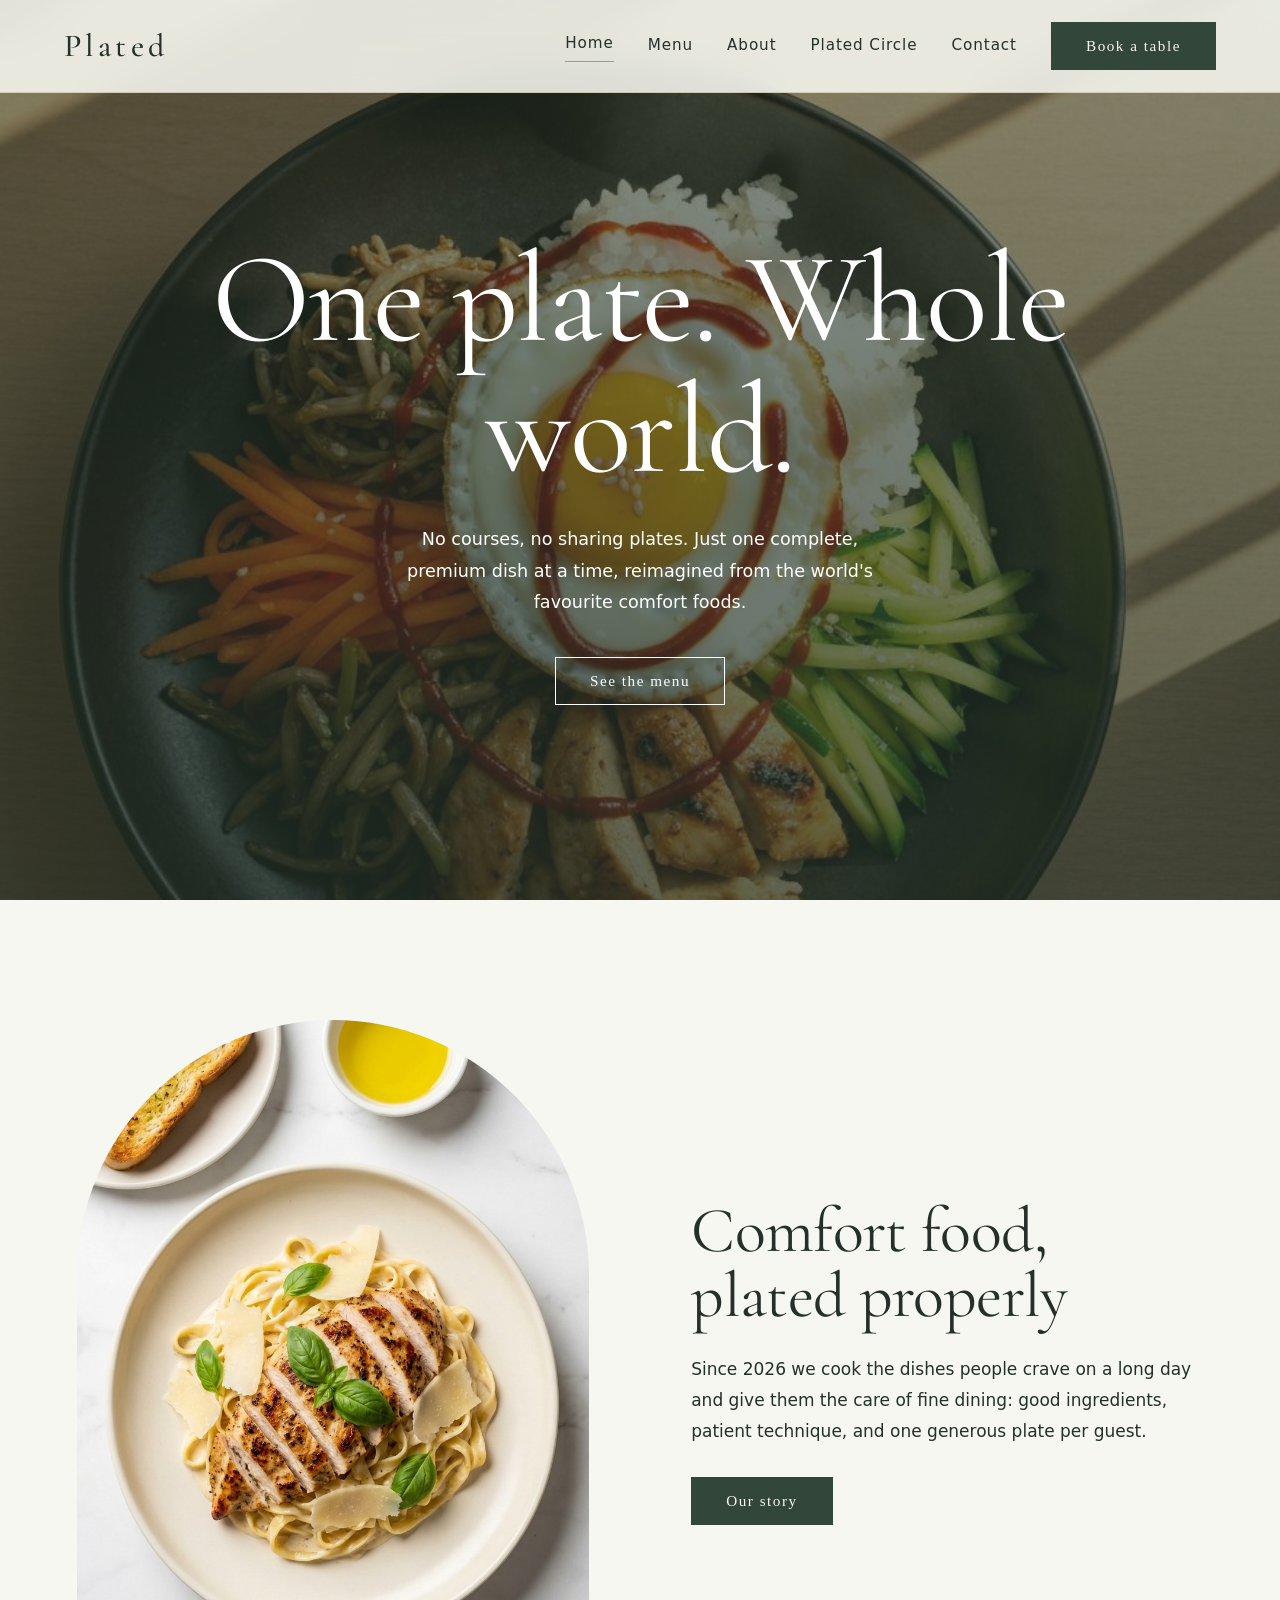
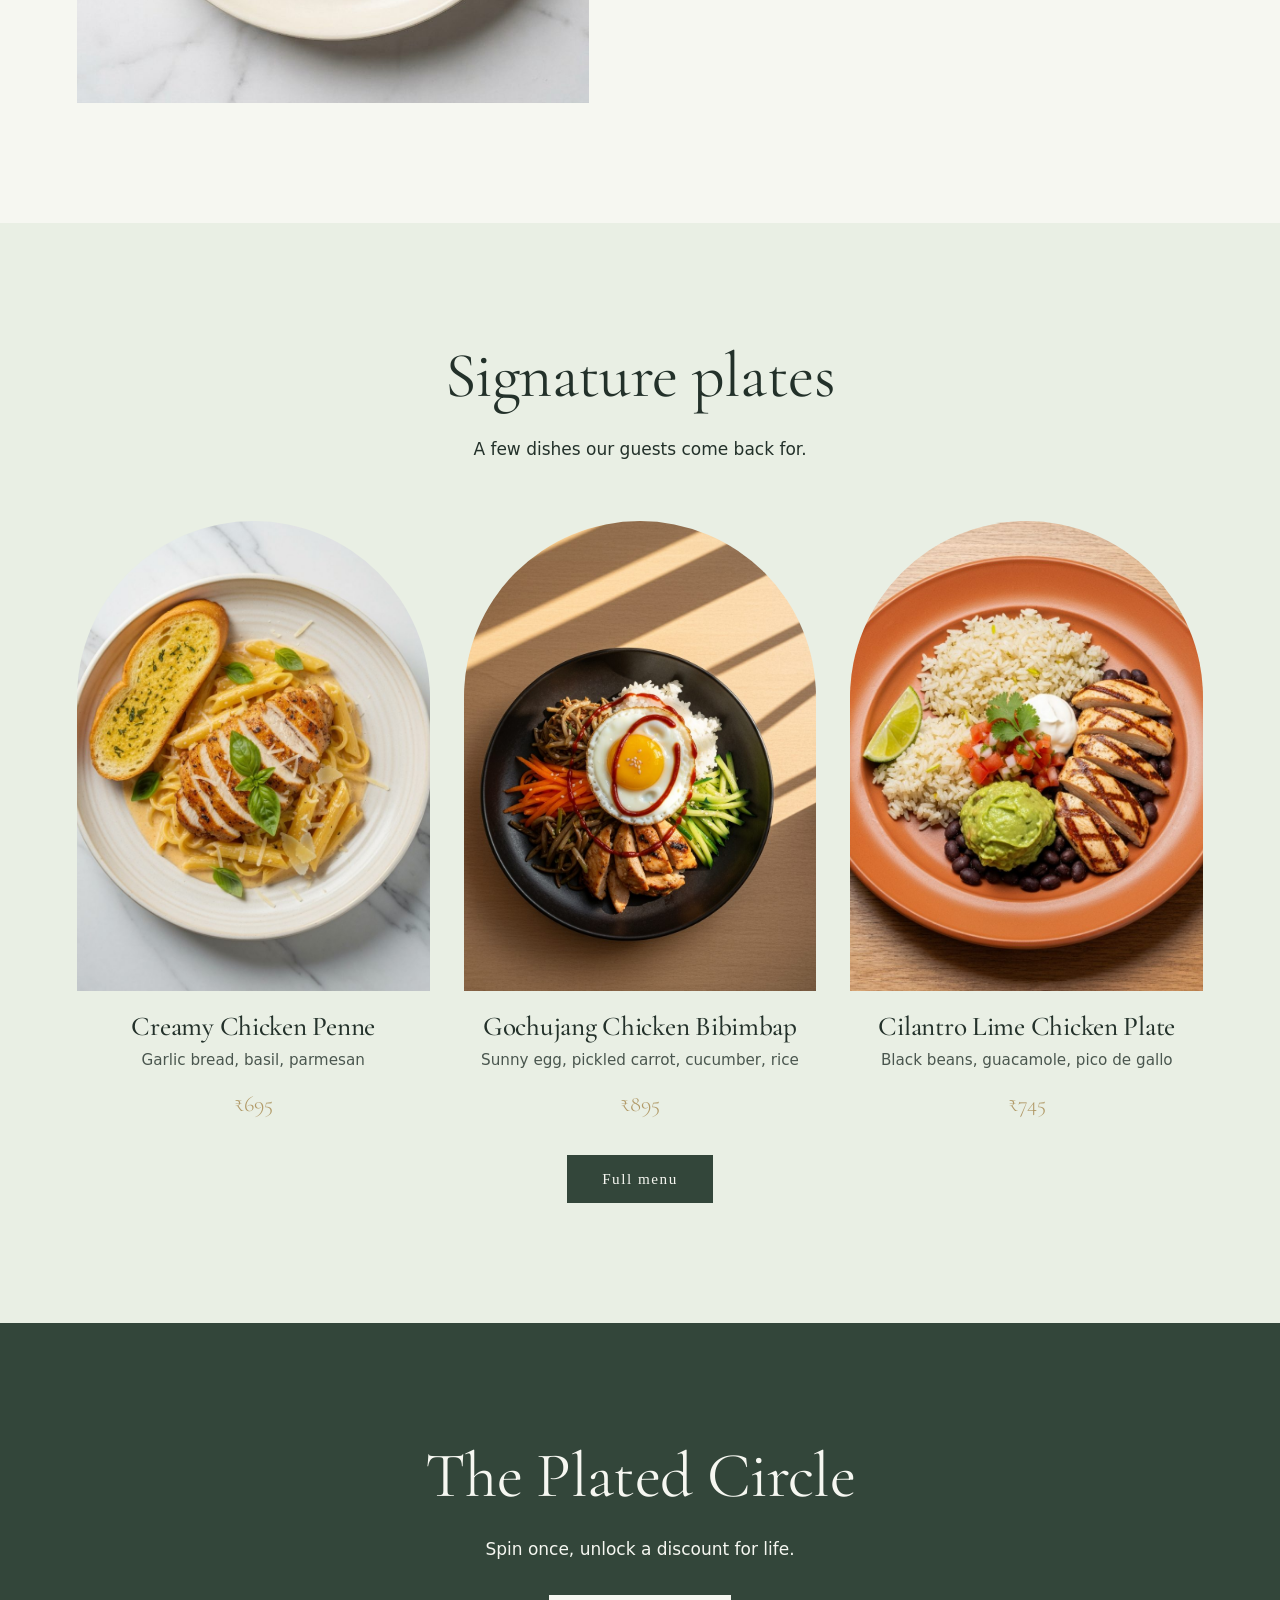
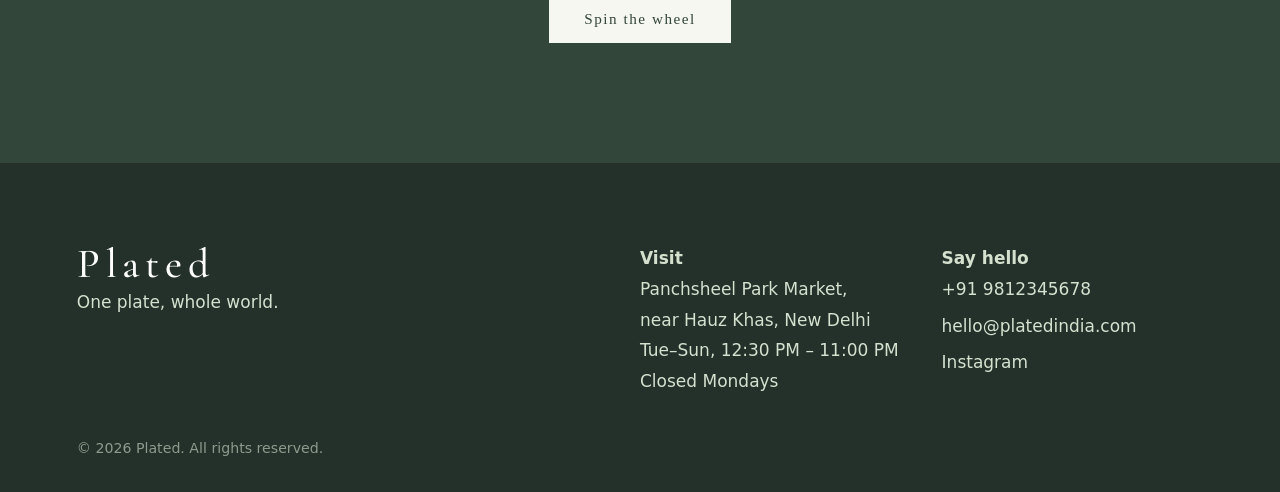
==== index.html @ d00e71d6 "Add files via upload" ====
<!DOCTYPE html><html lang="en"><head><meta charset="utf-8"><meta name="viewport" content="width=device-width,initial-scale=1">
<title>Home | Plated</title><meta name="description" content="Plated: one complete, premium dish at a time, reimagined from the world's favourite comfort foods. New Delhi.">
<link rel="preconnect" href="https://fonts.googleapis.com"><link rel="preconnect" href="https://fonts.gstatic.com" crossorigin>
<link href="https://fonts.googleapis.com/css2?family=Cormorant+Garamond:ital,wght@0,400;0,500;0,600;1,400family=Bricolage+Grotesque:wght@600;700&family=Figtree:wght@400;500;600family=Jost:wght@300;400;500&display=swap" rel="stylesheet">
<link rel="stylesheet" href="style.css"></head><body>
<header><a class="logo" href="index.html">Plated</a><button id="burger" aria-label="Menu">☰</button><nav>
<a href="index.html" class=on>Home</a><a href="menu.html">Menu</a><a href="about.html">About</a><a href="circle.html">Plated Circle</a><a href="contact.html">Contact</a><a class="btn" href="contact.html#reserve">Book a table</a></nav></header>
<main><div class="hero"><video autoplay muted loop playsinline poster="bibimbap.jpg"><source src="hero.mp4" type="video/mp4"></video>
<div><h1>One plate. Whole world.</h1><p>No courses, no sharing plates. Just one complete, premium dish at a time, reimagined from the world's favourite comfort foods.</p><a class="btn light" href="menu.html">See the menu</a></div></div>
<section><div class="split"><img src="alfredo.jpg" alt="Chicken fettuccine alfredo with basil" loading="lazy"><div><h2>Comfort food, plated properly</h2><p>Since 2026 we cook the dishes people crave on a long day and give them the care of fine dining: good ingredients, patient technique, and one generous plate per guest.</p><br><a class="btn" href="about.html">Our story</a></div></div></section>
<section class="alt center"><h2>Signature plates</h2><p>A few dishes our guests come back for.</p><div class="grid" id="signature"></div><br><a class="btn" href="menu.html">Full menu</a></section>
<section class="circle"><h2>The Plated Circle</h2><p>Spin once, unlock a discount for life.</p><br><a class="btn" href="circle.html">Spin the wheel</a></section></main><footer><div><span class="logo">Plated</span><p>One plate, whole world.</p></div>
<div><b>Visit</b><p>Panchsheel Park Market,<br>near Hauz Khas, New Delhi<br>Tue–Sun, 12:30 PM – 11:00 PM<br>Closed Mondays</p></div>
<div><b>Say hello</b><a href="tel:+919812345678">+91 9812345678</a><a href="mailto:hello@platedindia.com">hello@platedindia.com</a><a href="https://www.instagram.com/platedpanchsheel">Instagram</a></div>
<small>© 2026 Plated. All rights reserved.</small></footer><script src="script.js"></script></body></html>
---- style.css ----
:root{--ink:#23312a;--forest:#33463a;--sage:#a9bca4;--pastel:#d5e0cf;--mist:#e9efe4;--ivory:#f6f7f1;--gold:#b19a68}
*{box-sizing:border-box;margin:0}html{scroll-behavior:smooth}
body{font:300 17px/1.8 'Jost',system-ui,sans-serif;color:var(--ink);background:var(--ivory)}
h1,h2,h3,.logo{font-family:'Cormorant Garamond',Georgia,serif;font-weight:500;letter-spacing:-.01em;line-height:1.02}
img,video{display:block;max-width:100%}a{color:inherit}
:focus-visible{outline:2px solid var(--gold);outline-offset:4px}
header{position:fixed;inset:0 0 auto;z-index:10;display:flex;justify-content:space-between;align-items:center;padding:22px 5vw;background:rgba(246,247,241,.88);backdrop-filter:blur(16px);border-bottom:1px solid rgba(177,154,104,.35)}
.logo{font-size:2rem;text-decoration:none;letter-spacing:.14em}
nav{display:flex;gap:34px;align-items:center}nav a{text-decoration:none;font-size:.95rem;letter-spacing:.06em}nav a.on{border-bottom:1px solid var(--gold);padding-bottom:3px}
.btn{display:inline-block;background:var(--forest);color:var(--ivory)!important;padding:14px 34px;border:1px solid var(--forest);text-decoration:none;font:400 .95rem 'Jost';letter-spacing:.1em;cursor:pointer;transition:background .3s,color .3s}
.btn:hover{background:transparent;color:var(--forest)!important}.btn.light{background:transparent;border-color:#fff;color:#fff!important}.btn.light:hover{background:#fff;color:var(--forest)!important}
#burger{display:none;background:none;border:0;font-size:1.6rem;cursor:pointer}
.hero{position:relative;min-height:100svh;display:grid;place-items:center;text-align:center;padding:120px 6vw 80px;color:#fff;background:#33463a;overflow:hidden}
.hero video,.hero>img{position:absolute;inset:0;width:100%;height:100%;object-fit:cover}
.hero:after{content:"";position:absolute;inset:0;background:linear-gradient(rgba(36,52,42,.55),rgba(36,52,42,.72))}
.hero>div{position:relative;z-index:1;animation:fade 1.6s ease both}
@keyframes fade{from{opacity:0;transform:translateY(24px)}}
.hero h1{font-size:clamp(3.6rem,10vw,8.5rem);font-weight:400;margin-bottom:28px}
.hero p{max-width:44ch;margin:0 auto 38px;font-size:1.1rem}
.page-top{padding:170px 5vw 70px;background:var(--pastel);text-align:center}.page-top h1{font-size:clamp(3.2rem,8vw,6.5rem);font-weight:400}.page-top p{max-width:50ch;margin:20px auto 0}
section{padding:120px 6vw}.alt{background:var(--mist)}
h2{font-size:clamp(2.4rem,5vw,4.2rem);font-weight:400;margin-bottom:26px}
.split{display:grid;grid-template-columns:1fr 1fr;gap:8vw;align-items:center;max-width:1200px;margin:auto}
.split img{width:100%;aspect-ratio:3/4;object-fit:cover;border-radius:999px 999px 0 0}
.center{text-align:center}
.grid{display:grid;grid-template-columns:repeat(auto-fill,minmax(260px,1fr));gap:48px 34px;margin:56px auto 0;max-width:1200px}
.dish{text-align:center}.dish img{width:100%;aspect-ratio:3/4;object-fit:cover;border-radius:999px 999px 0 0;margin-bottom:22px}
.dish h3{font-size:1.7rem;margin-bottom:6px}.dish p{font-size:.95rem;opacity:.8}.price{display:block;margin-top:10px;color:var(--gold);font-family:'Cormorant Garamond';font-size:1.4rem}
.tabs{display:flex;justify-content:center;gap:34px;margin-bottom:50px}.tabs button{border:0;border-bottom:1px solid transparent;background:none;font:400 1.05rem 'Jost';letter-spacing:.08em;padding:6px 2px;cursor:pointer;color:var(--ink)}
.tabs button.on{border-color:var(--gold)}
#menu-list{max-width:900px;margin:auto}#menu-list .grid{max-width:1200px}
.row{display:flex;justify-content:space-between;gap:24px;padding:26px 0;border-bottom:1px solid var(--sage)}
.row h3{font-size:1.7rem;margin-bottom:2px}.row p{font-size:.95rem;opacity:.8}.row b{font:500 1.5rem 'Cormorant Garamond';color:var(--gold);white-space:nowrap}
.circle{background:var(--forest);color:var(--ivory);text-align:center}.circle .btn{background:var(--ivory);border-color:var(--ivory);color:var(--forest)!important}.circle .btn:hover{background:transparent;color:var(--ivory)!important}
.wheelbox{position:relative;width:min(80vw,380px);margin:56px auto 50px}
.wheelbox:before{content:"";position:absolute;top:-16px;left:50%;margin-left:-12px;border:12px solid transparent;border-top:24px solid var(--gold);z-index:2}
#wheel{position:relative;aspect-ratio:1;border-radius:50%;border:2px solid var(--gold);box-shadow:0 0 0 10px rgba(177,154,104,.2);transition:transform 5s cubic-bezier(.12,.7,.1,1);background:conic-gradient(#a9bca4 0 60deg,#e9efe4 0 120deg,#d5e0cf 0 180deg,#f6f7f1 0 240deg,#a9bca4 0 300deg,#e9efe4 0 360deg)}
#wheel span{position:absolute;inset:0;display:flex;justify-content:center;padding-top:13%;font:600 1.3rem 'Cormorant Garamond';color:var(--ink)}
#result{max-width:440px;margin:44px auto 0;background:var(--ivory);color:var(--ink);padding:36px;border:1px solid var(--gold)}
#result strong{display:block;font:500 3.2rem 'Cormorant Garamond';margin:6px 0}
.perks{display:grid;grid-template-columns:repeat(auto-fit,minmax(220px,1fr));gap:50px;margin:56px auto 0;max-width:1100px;text-align:center}.perks div{padding-top:22px;border-top:1px solid var(--gold)}.perks h3{font-size:1.7rem;margin-bottom:8px}
form{display:grid;gap:16px}input,textarea,select{font:inherit;padding:14px 4px;border:0;border-bottom:1px solid var(--sage);background:transparent;width:100%;border-radius:0}
.info p{margin-bottom:30px}.info b{display:block;font:500 1.6rem 'Cormorant Garamond'}
footer{background:var(--ink);color:var(--pastel);padding:80px 6vw 30px;display:grid;grid-template-columns:2fr 1fr 1fr;gap:40px}
footer .logo{color:#fff;font-size:2.6rem}footer a{display:block;text-decoration:none;margin-bottom:6px}footer small{grid-column:1/-1;opacity:.6}
@media(max-width:800px){#burger{display:block}nav{display:none;position:absolute;top:100%;left:0;right:0;flex-direction:column;padding:28px;background:var(--ivory)}nav.open{display:flex}.split,footer{grid-template-columns:1fr}section{padding:80px 6vw}.split{gap:40px}}
@media(prefers-reduced-motion:reduce){*{animation:none!important;transition:none!important}}
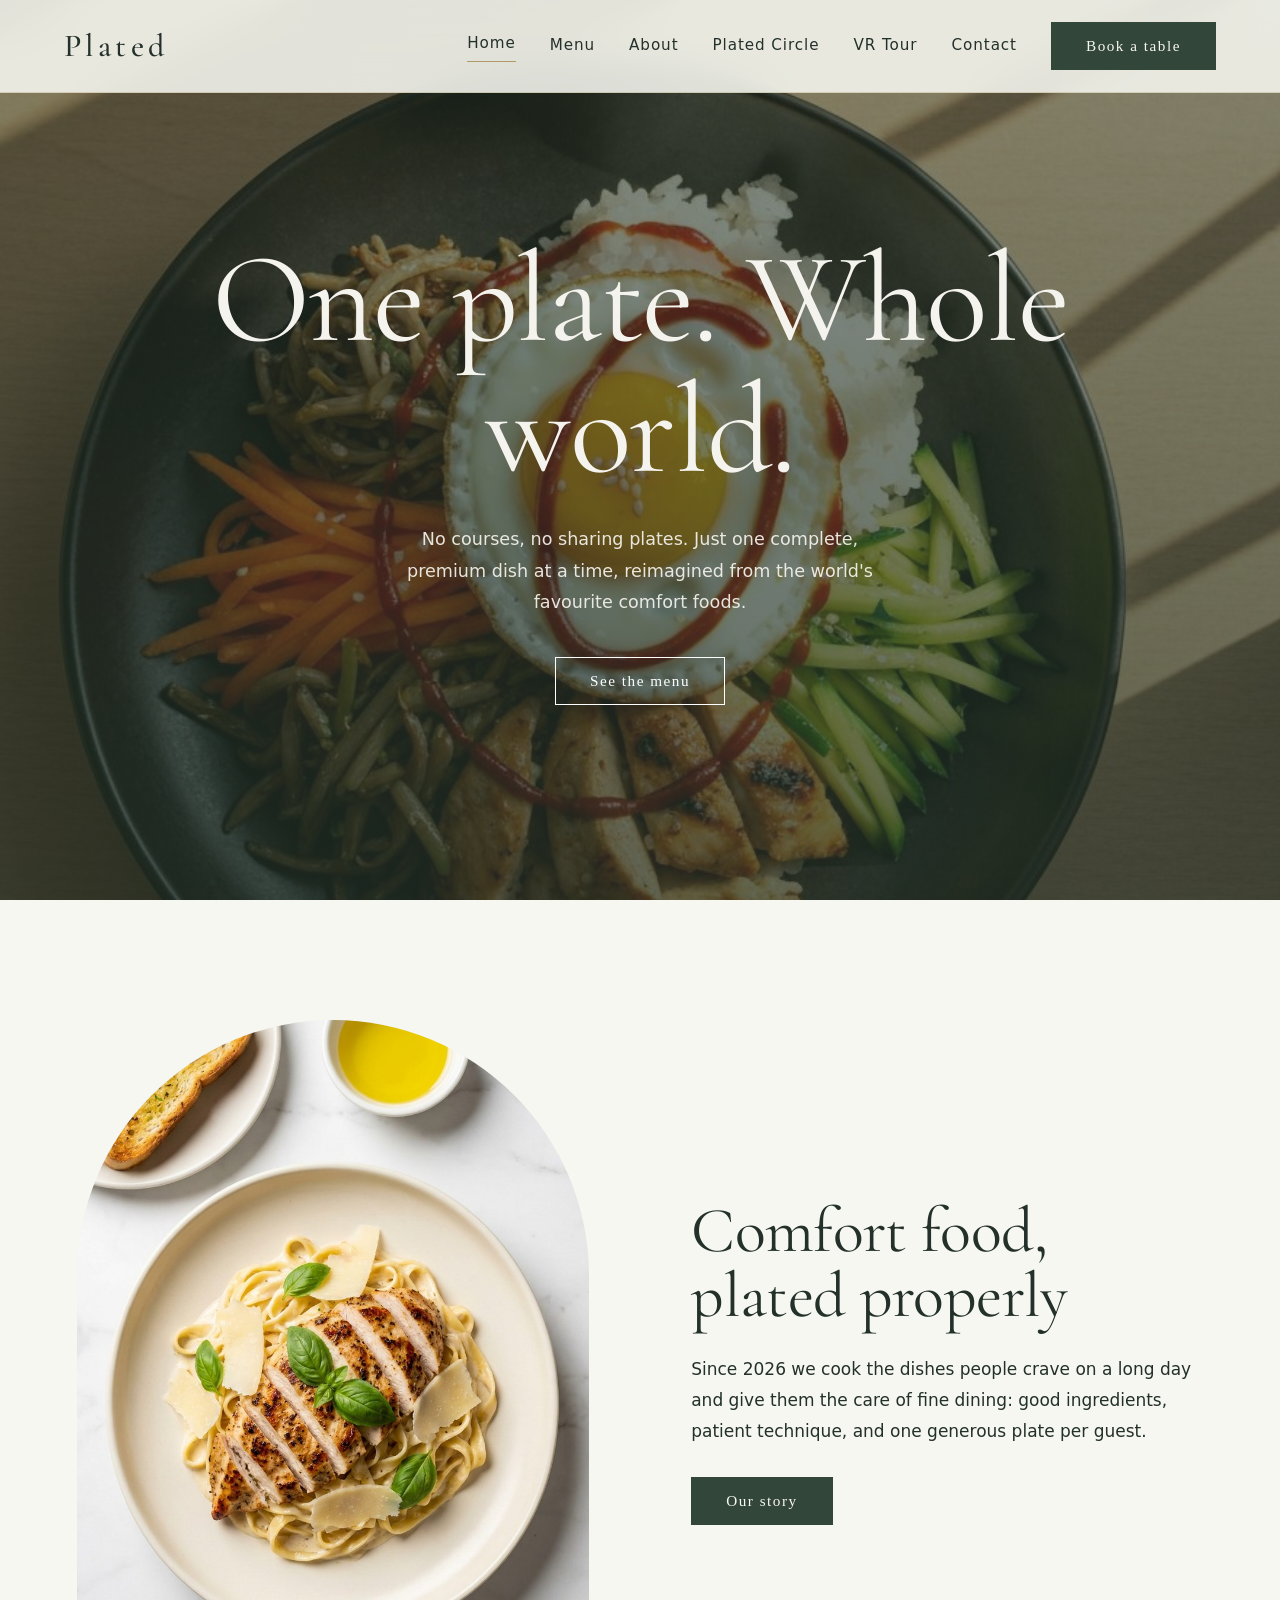
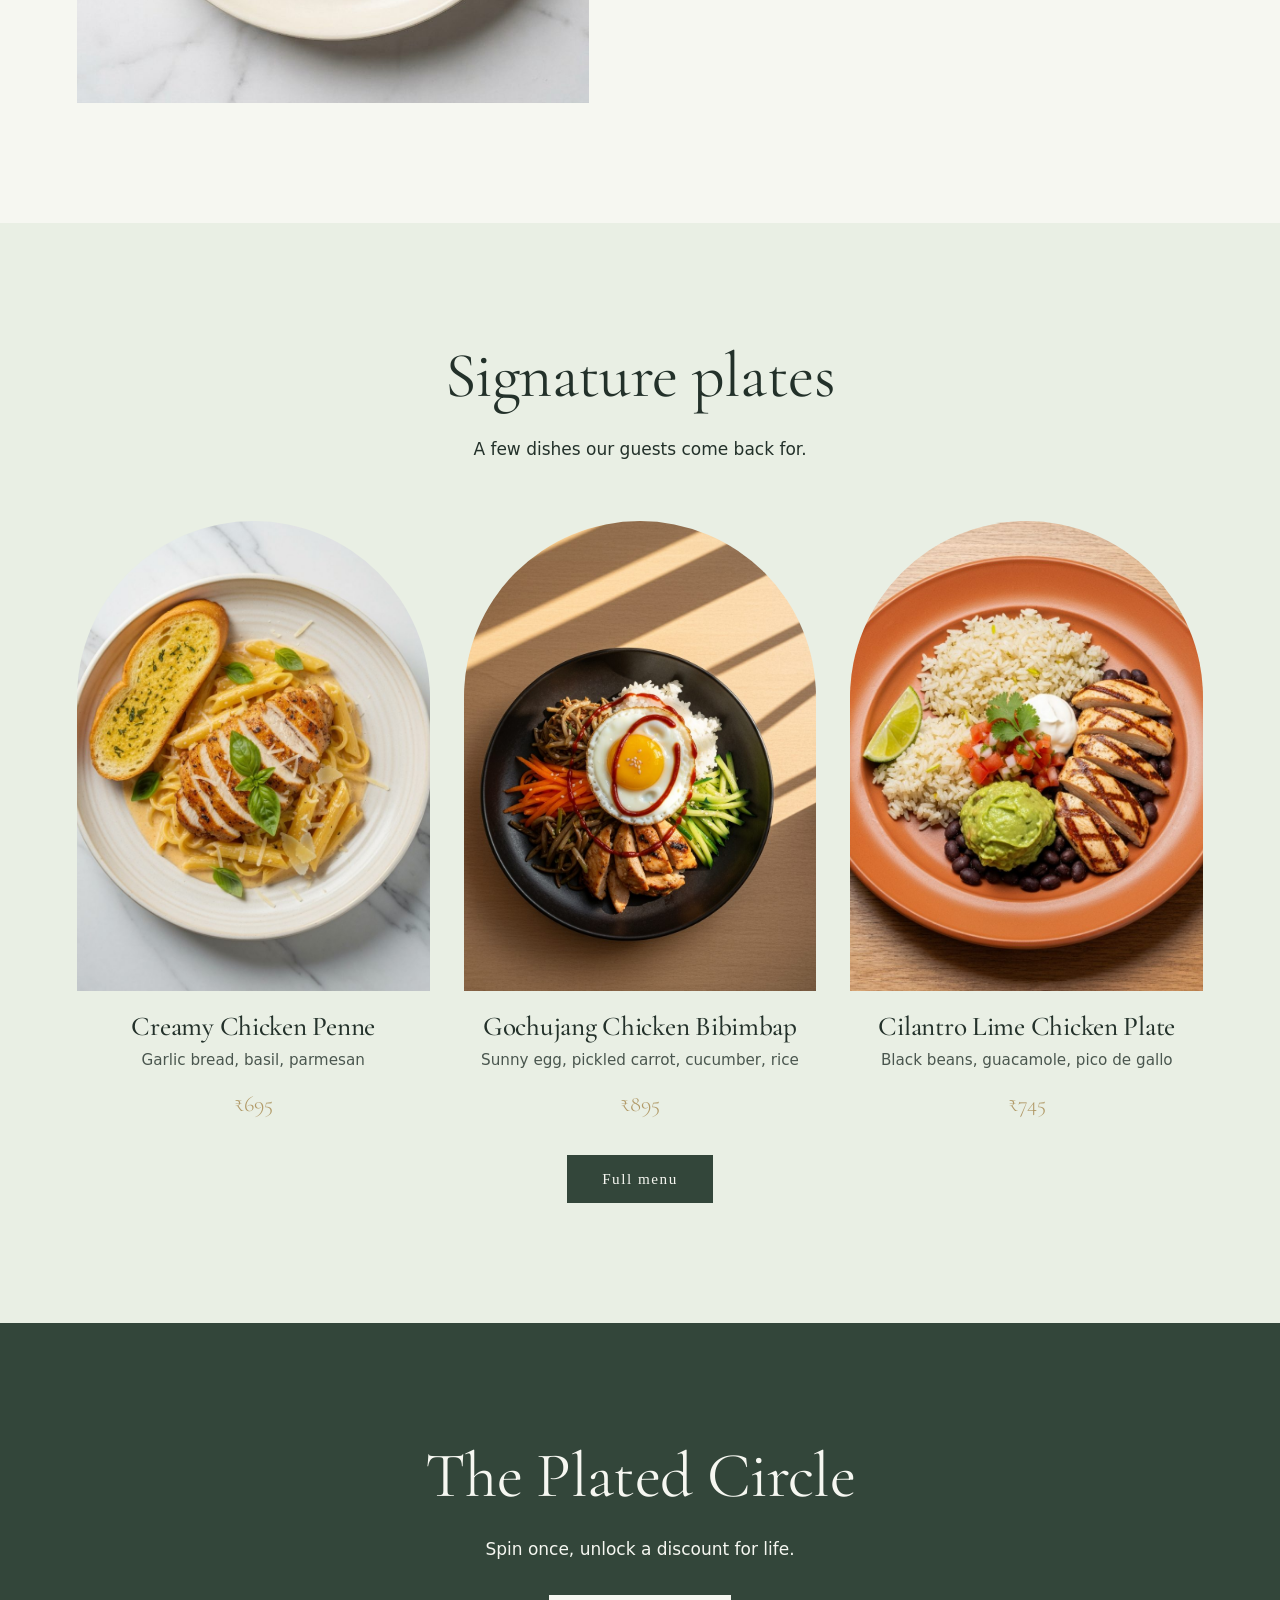
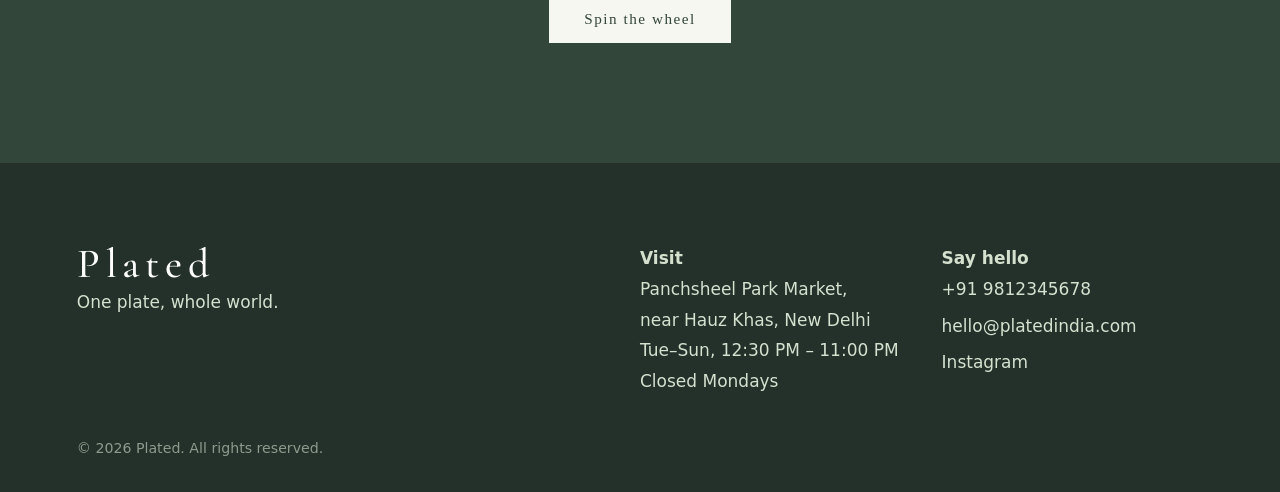
==== commit aae1424a: "Update index.html" ====
--- a/index.html
+++ b/index.html
@@ -4,7 +4,7 @@
 <link href="https://fonts.googleapis.com/css2?family=Cormorant+Garamond:ital,wght@0,400;0,500;0,600;1,400family=Bricolage+Grotesque:wght@600;700&family=Figtree:wght@400;500;600family=Jost:wght@300;400;500&display=swap" rel="stylesheet">
 <link rel="stylesheet" href="style.css"></head><body>
 <header><a class="logo" href="index.html">Plated</a><button id="burger" aria-label="Menu">☰</button><nav>
-<a href="index.html" class=on>Home</a><a href="menu.html">Menu</a><a href="about.html">About</a><a href="circle.html">Plated Circle</a><a href="contact.html">Contact</a><a class="btn" href="contact.html#reserve">Book a table</a></nav></header>
+<a href="index.html" class=on>Home</a><a href="menu.html">Menu</a><a href="about.html">About</a><a href="circle.html">Plated Circle</a><a href="vr.html">VR Tour</a><a href="contact.html">Contact</a><a class="btn" href="contact.html#reserve">Book a table</a></nav></header>
 <main><div class="hero"><video autoplay muted loop playsinline poster="bibimbap.jpg"><source src="hero.mp4" type="video/mp4"></video>
 <div><h1>One plate. Whole world.</h1><p>No courses, no sharing plates. Just one complete, premium dish at a time, reimagined from the world's favourite comfort foods.</p><a class="btn light" href="menu.html">See the menu</a></div></div>
 <section><div class="split"><img src="alfredo.jpg" alt="Chicken fettuccine alfredo with basil" loading="lazy"><div><h2>Comfort food, plated properly</h2><p>Since 2026 we cook the dishes people crave on a long day and give them the care of fine dining: good ingredients, patient technique, and one generous plate per guest.</p><br><a class="btn" href="about.html">Our story</a></div></div></section>
@@ -12,4 +12,4 @@
 <section class="circle"><h2>The Plated Circle</h2><p>Spin once, unlock a discount for life.</p><br><a class="btn" href="circle.html">Spin the wheel</a></section></main><footer><div><span class="logo">Plated</span><p>One plate, whole world.</p></div>
 <div><b>Visit</b><p>Panchsheel Park Market,<br>near Hauz Khas, New Delhi<br>Tue–Sun, 12:30 PM – 11:00 PM<br>Closed Mondays</p></div>
 <div><b>Say hello</b><a href="tel:+919812345678">+91 9812345678</a><a href="mailto:hello@platedindia.com">hello@platedindia.com</a><a href="https://www.instagram.com/platedpanchsheel">Instagram</a></div>
-<small>© 2026 Plated. All rights reserved.</small></footer><script src="script.js"></script></body></html>+<small>© 2026 Plated. All rights reserved.</small></footer><script src="script.js"></script></body></html>
--- a/style.css
+++ b/style.css
@@ -45,3 +45,60 @@
 footer .logo{color:#fff;font-size:2.6rem}footer a{display:block;text-decoration:none;margin-bottom:6px}footer small{grid-column:1/-1;opacity:.6}
 @media(max-width:800px){#burger{display:block}nav{display:none;position:absolute;top:100%;left:0;right:0;flex-direction:column;padding:28px;background:var(--ivory)}nav.open{display:flex}.split,footer{grid-template-columns:1fr}section{padding:80px 6vw}.split{gap:40px}}
 @media(prefers-reduced-motion:reduce){*{animation:none!important;transition:none!important}}
+
+.modes{display:inline-flex;margin-top:34px;border:1px solid var(--forest)}.modes button{border:0;background:none;padding:12px 26px;font:400 .95rem 'Jost';letter-spacing:.08em;cursor:pointer;color:var(--forest)}
+.modes button.on{background:var(--forest);color:var(--ivory)}
+.add{margin-top:16px;padding:10px 24px;font-size:.85rem}.buy{display:flex;align-items:center;gap:22px}.buy .add{margin:0}
+.muted{opacity:.7;font-size:.95rem}
+#cart-btn{position:fixed;right:24px;bottom:24px;z-index:20;box-shadow:0 10px 30px rgba(35,49,42,.3)}
+#drawer{position:fixed;inset:0;z-index:30;background:rgba(35,49,42,.45);display:flex;justify-content:flex-end}#drawer[hidden]{display:none}
+#drawer .panel{width:min(100%,460px);height:100%;overflow:auto;background:var(--ivory);padding:40px 32px;position:relative}
+#drawer h2{font-size:2.6rem;margin-bottom:6px}#close{position:absolute;right:22px;top:16px;background:none;border:0;font-size:2.2rem;cursor:pointer}
+#drawer .row{padding:16px 0}#drawer .row h3{font-size:1.35rem}#drawer form{margin-top:26px}
+.qty{display:flex;align-items:center;gap:14px}.qty button{width:32px;height:32px;border:1px solid var(--forest);background:none;font-size:1.1rem;cursor:pointer}
+#done{margin-top:30px;border:1px solid var(--gold);padding:28px}#done h3{font-size:2rem;margin-bottom:10px}
+@media(max-width:800px){.row{flex-wrap:wrap}.modes button{padding:12px 16px}}
+
+/* =====================================================================
+   PLATED CIRCLE FIXES: light text on dark backgrounds
+   ===================================================================== */
+
+/* 1) Circle page top banner (dark green) */
+.page-top.circle,.page-top.dark,.page-top.forest,.page-top[class*="circle"],.circle-top,.circle-hero{background:var(--forest);color:var(--ivory)}
+.page-top.circle h1,.page-top.dark h1,.page-top.forest h1,.page-top[class*="circle"] h1,.circle-top h1,.circle-hero h1,
+.page-top.circle p,.page-top.dark p,.page-top.forest p,.page-top[class*="circle"] p,.circle-top p,.circle-hero p{color:var(--ivory)!important}
+.page-top.circle .btn,.page-top.dark .btn,.page-top.forest .btn,.page-top[class*="circle"] .btn,.circle-top .btn,.circle-hero .btn{background:var(--ivory);border-color:var(--ivory);color:var(--forest)!important}
+.page-top.circle .btn:hover,.page-top.dark .btn:hover,.page-top.forest .btn:hover,.page-top[class*="circle"] .btn:hover,.circle-top .btn:hover,.circle-hero .btn:hover{background:transparent;color:var(--ivory)!important}
+
+/* 2) Member card (dark card with Silver / Gold / Black, points, progress bar) */
+.member-card,.membercard,.mcard,.membership-card,.circle-card,.pass,.id-card,
+.member-card *,.membercard *,.mcard *,.membership-card *,.circle-card *,.pass *,.id-card *{color:var(--ivory)!important}
+.member-card strong,.member-card b,.member-card .points,.member-card .big,.member-card .pts,
+.membercard strong,.mcard strong,.membership-card strong,.circle-card strong,.pass strong,.id-card strong{color:#d8c28a!important}
+
+/* 3) UNIVERSAL FIX: add class="on-dark" to ANY dark box in circle.html
+      and all its text becomes readable. Works even if the class names above don't match. */
+.on-dark,.on-dark *{color:var(--ivory)!important}
+.on-dark strong,.on-dark b,.on-dark .big,.on-dark .points{color:#d8c28a!important}
+.on-dark .btn{background:var(--ivory);border-color:var(--ivory);color:var(--forest)!important}
+.on-dark input,.on-dark select,.on-dark textarea{border-bottom-color:rgba(246,247,241,.5);color:var(--ivory)!important}
+
+/* Plated Circle hero: porcelain text on dark green */
+.hero h1,
+.hero p,
+#spinResult {
+  color: #F5F3EE; /* porcelain */
+}
+
+.hero p {
+  opacity: 0.92; /* slightly softer than the heading */
+.vr-btn{
+  background:transparent;
+  border:2px solid currentColor;
+  border-radius:999px;
+  padding:12px 26px;
+  text-decoration:none;
+  font-weight:600;
+  margin-left:10px;
+}
+.vr-btn:hover{opacity:.8}}
